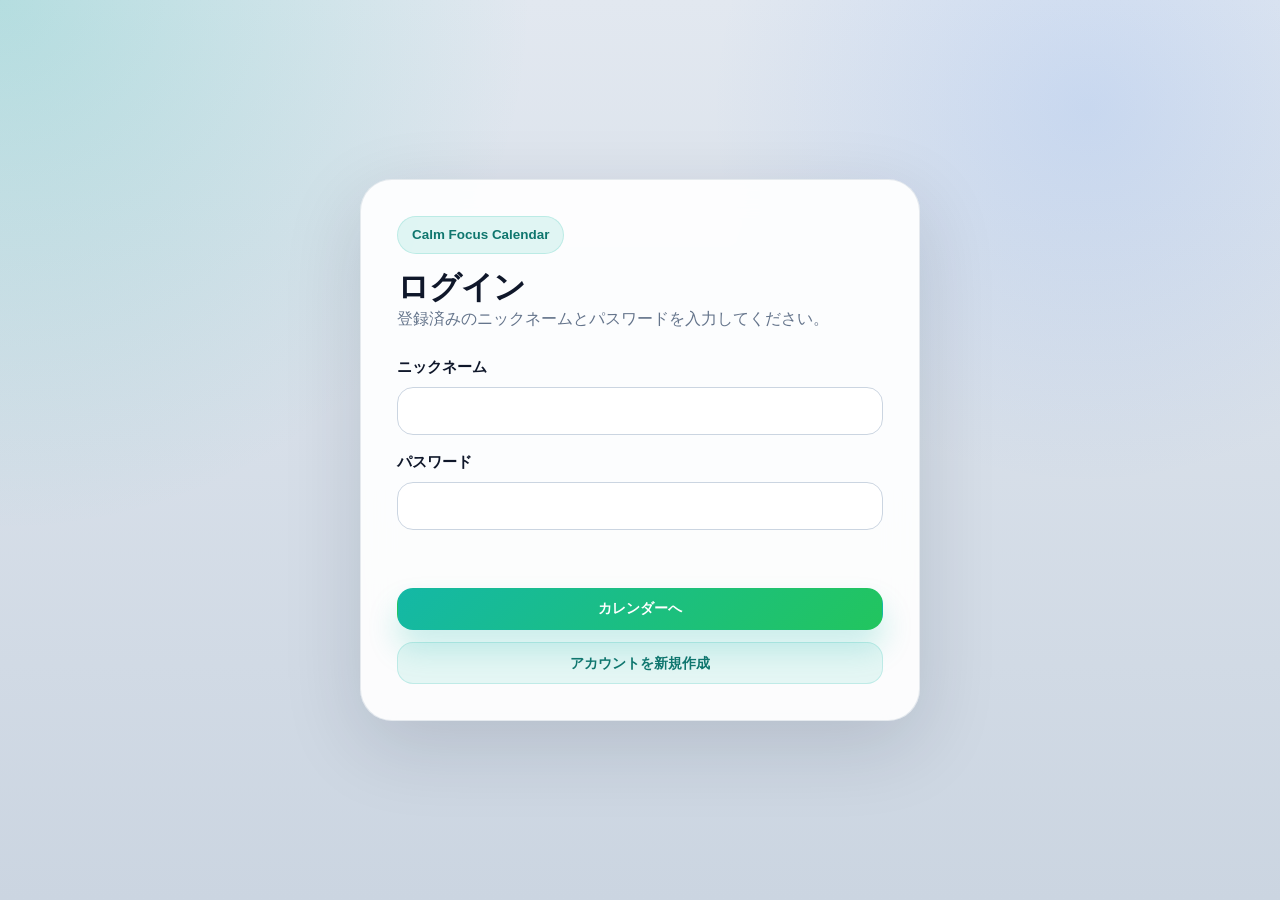
==== public_html/login/home.html @ 6d13730d "feat: unify app UI with login and add header user menu Share glass-style design tokens across pages," ====
<!doctype html>
<html lang="ja">
  <head>
    <meta charset="UTF-8" />
    <meta name="viewport" content="width=device-width, initial-scale=1.0" />
    <title>マイページ | Calm Focus Calendar</title>
    <link rel="stylesheet" href="../style.css" />
    <link rel="stylesheet" href="login.css" />
  </head>
  <body>
    <main class="page">
      <section class="auth-sidebar">
        <div class="user-chip-btn" id="profile-chip">
          <span class="user-avatar" id="avatar">M</span>
          <span class="user-chip-text">
            <span class="user-chip-label">ログイン中</span>
            <span class="user-nickname" id="sidebarNickname">マイページ</span>
          </span>
        </div>

        <div class="auth-menu">
          <a class="primary-btn" href="../index.php">カレンダーへ</a>
          <a class="secondary-btn" href="index.html">ログイン画面へ</a>
          <a class="secondary-btn" href="register.html">新しいアカウントを作成</a>
          <button class="secondary-btn" id="logoutButton" type="button">ログアウト</button>
        </div>

        <div class="auth-notice">保存済みアカウントはブラウザ内のデータベースで管理されています。</div>
      </section>
    </main>

    <script src="auth.js"></script>
    <script>
      const user = ensureLoggedIn();
      if (user) {
        const initial = user.nickname.slice(0, 1).toUpperCase();
        document.getElementById("sidebarNickname").textContent = user.nickname;
        document.getElementById("avatar").textContent = initial;
      }

      document.getElementById("logoutButton").addEventListener("click", logout);
    </script>
  </body>
</html>
---- public_html/style.css ----
/* ==========================================================================
   Calm Focus Calendar — design system
   Login-aligned glass UI with teal accents.
   ========================================================================== */

:root {
  /* Color */
  --color-bg: #e2e8f0;
  --color-surface: #ffffff;
  --color-surface-muted: #f8fafc;
  --color-text: #0f172a;
  --color-text-muted: #64748b;
  --color-border: rgba(148, 163, 184, 0.28);
  --color-border-strong: #cbd5e1;

  --color-primary: #14b8a6;
  --color-primary-hover: #0d9488;
  --color-primary-soft: rgba(20, 184, 166, 0.12);
  --color-primary-strong: #0f766e;

  --color-teal: #14b8a6;
  --color-teal-strong: #0f766e;
  --color-blue: #2f6df6;
  --color-accent: #22c55e;

  --color-success: #1f8a4c;
  --color-success-soft: #e6f4ea;
  --color-success-border: #b7e0c4;
  --color-warning: #9a6200;
  --color-warning-soft: #fdf3e0;
  --color-warning-border: #f3d49a;
  --color-danger: #ef4444;
  --color-danger-soft: #fdeceb;
  --color-danger-border: #f3b9b6;
  --color-info: #2f6df6;
  --color-info-soft: #e8f0fe;
  --color-info-border: #c6dafb;

  --color-sun: #ef4444;
  --color-sat: #2f6df6;

  --glass-bg: rgba(255, 255, 255, 0.92);
  --glass-border: rgba(148, 163, 184, 0.22);

  /* Radius */
  --radius-sm: 10px;
  --radius-md: 16px;
  --radius-lg: 20px;
  --radius-xl: 24px;
  --radius-2xl: 32px;

  /* Shadow */
  --shadow-sm: 0 8px 24px rgba(15, 23, 42, 0.06);
  --shadow-md: 0 12px 32px rgba(15, 23, 42, 0.10);
  --shadow-glass: 0 24px 80px rgba(15, 23, 42, 0.14);

  /* Spacing */
  --space-1: 4px;
  --space-2: 8px;
  --space-3: 12px;
  --space-4: 16px;
  --space-5: 24px;
  --space-6: 32px;

  /* Motion */
  --transition-fast: 0.12s ease;
  --transition-normal: 0.2s ease;

  /* Layout */
  --content-max: 1040px;
  --content-max-wide: 1280px;
  --header-height: 72px;

  --font-sans: "Hiragino Sans", "Yu Gothic UI", "Meiryo", -apple-system,
    BlinkMacSystemFont, "Segoe UI", sans-serif;
}

*,
*::before,
*::after {
  box-sizing: border-box;
  margin: 0;
  padding: 0;
}

html {
  scroll-behavior: smooth;
}

body {
  font-family: var(--font-sans);
  color: var(--color-text);
  min-height: 100vh;
  line-height: 1.5;
  -webkit-font-smoothing: antialiased;
  background:
    radial-gradient(circle at top left, rgba(20, 184, 166, 0.22), transparent 34%),
    radial-gradient(circle at 85% 12%, rgba(59, 130, 246, 0.14), transparent 28%),
    linear-gradient(180deg, #e2e8f0 0%, #cbd5e1 100%);
}

@media (prefers-reduced-motion: reduce) {
  html {
    scroll-behavior: auto;
  }
  *,
  *::before,
  *::after {
    scroll-behavior: auto !important;
    transition-duration: 0.01ms !important;
    animation-duration: 0.01ms !important;
  }
}

:focus-visible {
  outline: 2px solid var(--color-teal);
  outline-offset: 2px;
  border-radius: var(--radius-sm);
}

a {
  color: var(--color-teal-strong);
}

/* ------------------------------------------------------------------ Header */

.site-header {
  position: sticky;
  top: 0;
  z-index: 20;
  padding: var(--space-3) var(--space-4) 0;
}

.site-header-inner {
  max-width: var(--content-max-wide);
  margin: 0 auto;
  min-height: var(--header-height);
  padding: var(--space-2) var(--space-4);
  display: flex;
  align-items: center;
  justify-content: space-between;
  gap: var(--space-4);
  border: 1px solid var(--glass-border);
  border-radius: var(--radius-2xl);
  background: var(--glass-bg);
  backdrop-filter: blur(16px);
  box-shadow: var(--shadow-glass);
}

.site-header-start {
  display: flex;
  align-items: center;
  gap: var(--space-3);
  min-width: 0;
  flex: 1 1 auto;
}

.site-brand {
  display: inline-flex;
  align-items: center;
  gap: var(--space-2);
  min-width: 0;
  font-size: 15px;
  font-weight: 700;
  letter-spacing: -0.02em;
  color: var(--color-text);
  text-decoration: none;
}

.site-brand-mark {
  display: inline-flex;
  align-items: center;
  justify-content: center;
  flex-shrink: 0;
  width: 36px;
  height: 36px;
  border-radius: 12px;
  background: linear-gradient(135deg, var(--color-teal), var(--color-accent));
  color: #fff;
  font-size: 16px;
  font-weight: 800;
  box-shadow: 0 10px 24px rgba(20, 184, 166, 0.28);
}

.site-brand-name {
  white-space: nowrap;
  overflow: hidden;
  text-overflow: ellipsis;
}

.site-nav {
  display: flex;
  align-items: center;
  justify-content: flex-end;
  gap: var(--space-2);
  flex-wrap: wrap;
  flex-shrink: 0;
}

.site-nav-link {
  display: inline-flex;
  align-items: center;
  height: 42px;
  padding: 0 var(--space-4);
  border-radius: var(--radius-md);
  border: 1px solid transparent;
  color: var(--color-text-muted);
  font-size: 14px;
  font-weight: 700;
  text-decoration: none;
  transition: transform var(--transition-fast), background var(--transition-fast),
    color var(--transition-fast), border-color var(--transition-fast), box-shadow var(--transition-fast);
}

.site-nav-link:hover {
  background: rgba(20, 184, 166, 0.08);
  color: var(--color-teal-strong);
  transform: translateY(-1px);
}

.site-nav-link[aria-current="page"] {
  background: rgba(20, 184, 166, 0.12);
  border-color: rgba(20, 184, 166, 0.18);
  color: var(--color-teal-strong);
  box-shadow: inset 0 0 0 1px rgba(20, 184, 166, 0.06);
}

.site-user-menu {
  position: relative;
  flex-shrink: 0;
}

.user-chip-btn {
  display: inline-flex;
  align-items: center;
  gap: 10px;
  min-height: 48px;
  padding: 6px 14px 6px 6px;
  border: 1px solid rgba(20, 184, 166, 0.18);
  border-radius: 999px;
  background: rgba(20, 184, 166, 0.1);
  color: var(--color-teal-strong);
  font-size: 14px;
  font-weight: 700;
  cursor: pointer;
  transition: transform var(--transition-fast), box-shadow var(--transition-fast), background var(--transition-fast);
}

.user-chip-btn:hover,
.user-chip-btn.is-open {
  background: rgba(20, 184, 166, 0.16);
  box-shadow: 0 12px 28px rgba(20, 184, 166, 0.18);
  transform: translateY(-1px);
}

.user-avatar {
  display: inline-grid;
  place-items: center;
  flex-shrink: 0;
  width: 36px;
  height: 36px;
  border-radius: 50%;
  background: linear-gradient(135deg, var(--color-teal), var(--color-accent));
  color: #fff;
  font-size: 15px;
  font-weight: 800;
}

.user-avatar-large {
  width: 44px;
  height: 44px;
  font-size: 18px;
}

.user-chip-text {
  display: grid;
  gap: 1px;
  min-width: 0;
  text-align: left;
}

.user-chip-label {
  font-size: 11px;
  font-weight: 700;
  color: var(--color-text-muted);
  letter-spacing: 0.02em;
}

.user-nickname {
  max-width: 120px;
  overflow: hidden;
  text-overflow: ellipsis;
  white-space: nowrap;
  color: var(--color-teal-strong);
}

.user-chevron {
  width: 8px;
  height: 8px;
  margin-left: 2px;
  border-right: 2px solid currentColor;
  border-bottom: 2px solid currentColor;
  transform: rotate(45deg) translateY(-2px);
  transition: transform var(--transition-fast);
}

.user-chip-btn.is-open .user-chevron {
  transform: rotate(-135deg) translateY(2px);
}

.login-entry-btn {
  display: inline-flex;
  align-items: center;
  gap: 8px;
  min-height: 48px;
  padding: 0 16px;
  border-radius: 999px;
  border: 1px solid rgba(20, 184, 166, 0.18);
  background: rgba(20, 184, 166, 0.1);
  color: var(--color-teal-strong);
  font-size: 14px;
  font-weight: 700;
  text-decoration: none;
  transition: transform var(--transition-fast), box-shadow var(--transition-fast), background var(--transition-fast);
}

.login-entry-btn:hover {
  background: rgba(20, 184, 166, 0.16);
  box-shadow: 0 12px 28px rgba(20, 184, 166, 0.18);
  transform: translateY(-1px);
}

.login-entry-icon {
  display: inline-grid;
  place-items: center;
  width: 28px;
  height: 28px;
  border-radius: 50%;
  background: linear-gradient(135deg, var(--color-teal), var(--color-accent));
  color: #fff;
  font-size: 13px;
  font-weight: 800;
}

.site-user-dropdown {
  position: absolute;
  top: calc(100% + 10px);
  left: 0;
  min-width: 240px;
  padding: var(--space-2);
  border: 1px solid var(--glass-border);
  border-radius: var(--radius-xl);
  background: var(--glass-bg);
  backdrop-filter: blur(16px);
  box-shadow: var(--shadow-glass);
  z-index: 30;
}

.site-user-dropdown-head {
  display: flex;
  align-items: center;
  gap: var(--space-3);
  padding: var(--space-2) var(--space-2) var(--space-3);
  margin-bottom: var(--space-1);
  border-bottom: 1px solid var(--color-border);
}

.site-user-dropdown-name {
  font-size: 15px;
  font-weight: 700;
  color: var(--color-text);
}

.site-user-dropdown-meta {
  font-size: 12px;
  color: var(--color-text-muted);
}

.site-user-dropdown-item {
  display: block;
  width: 100%;
  padding: 12px var(--space-3);
  border: 0;
  border-radius: var(--radius-md);
  background: transparent;
  color: var(--color-text);
  font-size: 14px;
  font-weight: 700;
  text-align: left;
  text-decoration: none;
  cursor: pointer;
  transition: background var(--transition-fast);
}

.site-user-dropdown-item:hover {
  background: rgba(20, 184, 166, 0.08);
}

.site-user-dropdown-logout {
  color: var(--color-danger);
}

.user-chip-btn[hidden],
.login-entry-btn[hidden] {
  display: none !important;
}

/* ------------------------------------------------------------- Content app */

.app {
  max-width: var(--content-max);
  margin: 0 auto;
  padding: var(--space-5) var(--space-4) var(--space-6);
}

.app--wide {
  max-width: var(--content-max-wide);
}

.page-head {
  display: flex;
  align-items: center;
  justify-content: space-between;
  flex-wrap: wrap;
  gap: var(--space-3);
  margin-bottom: var(--space-5);
}

.page-head-titles {
  display: flex;
  flex-direction: column;
  gap: 2px;
}

.page-title {
  font-size: 24px;
  font-weight: 700;
  letter-spacing: -0.02em;
  color: var(--color-text);
}

.page-subtitle {
  font-size: 13px;
  color: var(--color-text-muted);
}

.page-head-actions {
  display: flex;
  align-items: center;
  gap: var(--space-2);
  flex-wrap: wrap;
}

.back-link {
  display: inline-flex;
  align-items: center;
  gap: 4px;
  font-size: 14px;
  font-weight: 700;
  color: var(--color-teal-strong);
  text-decoration: none;
}

.back-link:hover {
  text-decoration: underline;
}

/* --------------------------------------------------------------- Buttons */

.primary-btn,
.secondary-btn {
  display: inline-flex;
  align-items: center;
  justify-content: center;
  gap: var(--space-2);
  min-height: 42px;
  padding: 0 var(--space-5);
  border-radius: var(--radius-md);
  font-size: 14px;
  font-weight: 600;
  text-decoration: none;
  cursor: pointer;
  transition: background var(--transition-fast), border-color var(--transition-fast),
    box-shadow var(--transition-fast), transform var(--transition-fast);
}

.primary-btn {
  border: 1px solid transparent;
  background: linear-gradient(135deg, var(--color-teal), var(--color-accent));
  color: #fff;
  box-shadow: 0 18px 30px rgba(20, 184, 166, 0.22);
}

.primary-btn:hover {
  background: linear-gradient(135deg, var(--color-primary-hover), #16a34a);
  transform: translateY(-1px);
}

.primary-btn:disabled {
  background: var(--color-border-strong);
  color: #fff;
  cursor: progress;
  box-shadow: none;
}

.secondary-btn {
  border: 1px solid rgba(20, 184, 166, 0.18);
  background: rgba(20, 184, 166, 0.1);
  color: var(--color-teal-strong);
}

.secondary-btn:hover {
  background: rgba(20, 184, 166, 0.16);
  border-color: rgba(20, 184, 166, 0.28);
  transform: translateY(-1px);
}

.primary-btn-small {
  min-height: 38px;
  padding: 0 var(--space-4);
  font-size: 13px;
}

.text-btn {
  display: inline-flex;
  align-items: center;
  min-height: 32px;
  border: none;
  background: none;
  color: var(--color-primary);
  font-size: 13px;
  font-weight: 600;
  cursor: pointer;
  text-decoration: none;
  padding: 0 2px;
}

.text-btn:hover {
  text-decoration: underline;
}

.text-btn-danger {
  color: var(--color-danger);
}

/* --------------------------------------------------------------- Panels */

.panel {
  background: var(--glass-bg);
  border: 1px solid var(--glass-border);
  border-radius: var(--radius-xl);
  padding: var(--space-5);
  margin-bottom: var(--space-5);
  box-shadow: var(--shadow-glass);
  backdrop-filter: blur(16px);
}

.panel-title {
  font-size: 17px;
  font-weight: 700;
  margin-bottom: var(--space-4);
  color: var(--color-text);
}

.panel-desc {
  font-size: 14px;
  color: var(--color-text-muted);
  margin-bottom: var(--space-4);
  line-height: 1.6;
}

.panel-note {
  font-size: 14px;
  padding: var(--space-3) var(--space-4);
  background: var(--color-warning-soft);
  border: 1px solid var(--color-warning-border);
  border-radius: var(--radius-md);
  color: var(--color-warning);
  line-height: 1.6;
}

/* --------------------------------------------------------------- Forms */

.generate-form {
  display: flex;
  flex-direction: column;
  gap: var(--space-4);
}

.form-grid {
  display: grid;
  gap: var(--space-4);
}

@media (min-width: 640px) {
  .form-grid-3 {
    grid-template-columns: repeat(3, 1fr);
  }
}

.form-row {
  display: flex;
  flex-direction: column;
  gap: var(--space-2);
}

.form-label {
  font-size: 13px;
  font-weight: 600;
  color: var(--color-text);
}

.form-input {
  width: 100%;
  min-height: 48px;
  padding: 14px 16px;
  border: 1px solid var(--color-border-strong);
  border-radius: var(--radius-md);
  font-size: 15px;
  font-family: inherit;
  color: var(--color-text);
  background: #fff;
  transition: border-color var(--transition-fast), box-shadow var(--transition-fast), transform var(--transition-fast);
}

.form-input:focus {
  outline: none;
  border-color: var(--color-teal);
  box-shadow: 0 0 0 4px rgba(20, 184, 166, 0.14);
}

.form-textarea {
  resize: vertical;
  min-height: 120px;
  line-height: 1.6;
}

.form-actions {
  display: flex;
  flex-wrap: wrap;
  gap: var(--space-3);
  align-items: center;
  margin-top: var(--space-1);
}

/* --------------------------------------------------------------- Alerts */

.alert {
  position: relative;
  padding: var(--space-3) var(--space-4) var(--space-3) 44px;
  border-radius: var(--radius-md);
  margin-bottom: var(--space-4);
  font-size: 14px;
  line-height: 1.55;
  border: 1px solid transparent;
}

.alert::before {
  position: absolute;
  left: 14px;
  top: 12px;
  font-size: 15px;
  font-weight: 700;
  width: 18px;
  height: 18px;
  line-height: 18px;
  text-align: center;
  border-radius: 50%;
}

.alert-error {
  background: var(--color-danger-soft);
  color: var(--color-danger);
  border-color: var(--color-danger-border);
}

.alert-error::before {
  content: "!";
  background: var(--color-danger);
  color: #fff;
}

.alert-success {
  background: var(--color-success-soft);
  color: var(--color-success);
  border-color: var(--color-success-border);
}

.alert-success::before {
  content: "\2713";
  background: var(--color-success);
  color: #fff;
}

.alert-warning {
  background: var(--color-warning-soft);
  color: var(--color-warning);
  border-color: var(--color-warning-border);
}

.alert-warning::before {
  content: "\26A0";
  color: var(--color-warning);
  font-size: 16px;
}

.conflict-list {
  margin: var(--space-2) 0 0 18px;
  line-height: 1.6;
}

/* --------------------------------------------------------------- Calendar */

.calendar {
  background: var(--glass-bg);
  border: 1px solid var(--glass-border);
  border-radius: var(--radius-xl);
  overflow: hidden;
  box-shadow: var(--shadow-glass);
  backdrop-filter: blur(16px);
}

.calendar-toolbar {
  display: flex;
  align-items: center;
  justify-content: space-between;
  gap: var(--space-3);
  padding: var(--space-4) var(--space-5);
  border-bottom: 1px solid var(--color-border);
}

.calendar-month {
  font-size: 20px;
  font-weight: 700;
  letter-spacing: -0.01em;
  color: var(--color-text);
}

.calendar-nav {
  display: flex;
  align-items: center;
  gap: var(--space-2);
}

.nav-btn {
  display: inline-flex;
  align-items: center;
  justify-content: center;
  width: 40px;
  height: 40px;
  border: 1px solid var(--color-border-strong);
  border-radius: var(--radius-md);
  background: var(--color-surface);
  color: var(--color-text-muted);
  text-decoration: none;
  font-size: 14px;
  transition: background var(--transition-fast), color var(--transition-fast);
}

.nav-btn:hover {
  background: var(--color-surface-muted);
  color: var(--color-text);
}

.today-btn {
  display: inline-flex;
  align-items: center;
  height: 40px;
  padding: 0 var(--space-4);
  border: 1px solid var(--color-border-strong);
  border-radius: var(--radius-md);
  background: var(--color-surface);
  color: var(--color-text);
  text-decoration: none;
  font-size: 14px;
  font-weight: 600;
  transition: background var(--transition-fast);
}

.today-btn:hover {
  background: var(--color-surface-muted);
}

.calendar-grid {
  width: 100%;
  border-collapse: collapse;
  table-layout: fixed;
}

.calendar-grid thead th {
  padding: var(--space-3) 0;
  font-size: 12px;
  font-weight: 700;
  color: var(--color-text-muted);
  text-align: center;
  border-bottom: 1px solid var(--color-border);
  background: var(--color-surface-muted);
}

.calendar-grid thead th.sun {
  color: var(--color-sun);
}

.calendar-grid thead th.sat {
  color: var(--color-sat);
}

.calendar-grid tbody td {
  vertical-align: top;
  height: 108px;
  border-right: 1px solid var(--color-border);
  border-bottom: 1px solid var(--color-border);
  padding: 3px;
}

.calendar-grid tbody td:last-child {
  border-right: none;
}

.calendar-grid tbody tr:last-child td {
  border-bottom: none;
}

.calendar-grid tbody td.empty {
  background: var(--color-surface-muted);
}

.day-link {
  display: block;
  height: 100%;
  text-decoration: none;
  color: inherit;
  border-radius: var(--radius-sm);
}

.day-link:hover .day-cell {
  background: var(--color-primary-soft);
}

.day-link:hover .day-cell.today {
  background: #d6e4fd;
}

.day-cell {
  height: 100%;
  border-radius: var(--radius-sm);
  padding: var(--space-1);
  transition: background var(--transition-fast);
}

.day-cell.today {
  background: var(--color-primary-soft);
}

.day-number {
  display: inline-flex;
  align-items: center;
  justify-content: center;
  width: 26px;
  height: 26px;
  font-size: 13px;
  font-weight: 600;
  color: var(--color-text);
  border-radius: 50%;
}

.day-cell.today .day-number {
  background: var(--color-primary);
  color: #fff;
}

.day-cell.other-month .day-number {
  color: #a5adba;
}

.calendar-grid tbody td.sun:not(.empty) .day-cell:not(.today) .day-number {
  color: var(--color-sun);
}

.calendar-grid tbody td.sat:not(.empty) .day-cell:not(.today) .day-number {
  color: var(--color-sat);
}

.day-events {
  display: flex;
  flex-direction: column;
  gap: 3px;
  margin-top: var(--space-1);
}

.day-event {
  display: block;
  padding: 2px 6px;
  border-radius: 4px;
  background: var(--color-primary-soft);
  color: var(--color-primary-strong);
  font-size: 11px;
  font-weight: 600;
  line-height: 1.35;
  white-space: nowrap;
  overflow: hidden;
  text-overflow: ellipsis;
}

.day-event-more {
  font-size: 11px;
  font-weight: 600;
  color: var(--color-text-muted);
  padding-left: var(--space-1);
}

/* Mobile calendar dot mode */
.day-events-dots {
  display: none;
  gap: 3px;
  margin-top: 4px;
}

.day-events-dots span {
  width: 5px;
  height: 5px;
  border-radius: 50%;
  background: var(--color-primary);
}

/* --------------------------------------------------------------- Day view */

.day-view {
  background: var(--color-surface);
  border: 1px solid var(--color-border);
  border-radius: var(--radius-lg);
  overflow: hidden;
  box-shadow: var(--shadow-sm);
}

.day-view-header {
  padding: var(--space-6) var(--space-5) var(--space-5);
  border-bottom: 1px solid var(--color-border);
  background: linear-gradient(180deg, var(--color-surface-muted), var(--color-surface));
}

.day-view-weekday {
  font-size: 14px;
  font-weight: 600;
  color: var(--color-text-muted);
  margin-bottom: 2px;
}

.day-view-date {
  font-size: 34px;
  font-weight: 700;
  letter-spacing: -0.02em;
  color: var(--color-text);
  line-height: 1.15;
}

.day-view-year {
  font-size: 14px;
  color: var(--color-text-muted);
  margin-top: 2px;
}

.day-view-body {
  padding: var(--space-5);
  min-height: 200px;
}

.day-view-empty {
  display: flex;
  flex-direction: column;
  align-items: center;
  gap: var(--space-3);
  padding: var(--space-6) var(--space-4);
  color: var(--color-text-muted);
  font-size: 14px;
  text-align: center;
}

/* --------------------------------------------------------------- Event list */

.event-list {
  list-style: none;
}

.event-list-item {
  display: flex;
  flex-wrap: wrap;
  align-items: center;
  gap: var(--space-2) var(--space-4);
  padding: var(--space-3) 0;
  border-bottom: 1px solid var(--color-border);
}

.event-list-item:last-child {
  border-bottom: none;
}

.event-list-item-with-actions {
  justify-content: space-between;
}

.event-list-main {
  display: flex;
  flex-wrap: wrap;
  align-items: center;
  gap: var(--space-2) var(--space-4);
  flex: 1;
}

.event-list-date {
  font-size: 13px;
  color: var(--color-text-muted);
  min-width: 92px;
}

.event-list-time {
  display: inline-flex;
  align-items: center;
  font-size: 13px;
  font-weight: 600;
  color: var(--color-primary-strong);
  background: var(--color-primary-soft);
  padding: 2px 8px;
  border-radius: 999px;
  min-width: 104px;
  justify-content: center;
}

.event-list-title {
  font-size: 15px;
  color: var(--color-text);
}

.event-actions {
  display: flex;
  align-items: center;
  gap: var(--space-3);
}

.inline-form {
  display: inline;
  margin: 0;
}

.event-list-compact .event-list-item {
  padding: var(--space-2) 0;
}

/* --------------------------------------------------------------- Chat */

.chat-layout {
  display: grid;
  gap: var(--space-5);
  align-items: start;
}

.chat-main,
.chat-side {
  min-width: 0;
}

/* Keep window-scroll targets clear of the sticky site header. */
#chat-feedback,
#chat-plans,
#chat-proposed-events {
  scroll-margin-top: calc(var(--header-height) + var(--space-4));
}

.chat-note {
  margin-bottom: var(--space-4);
}

.constraints-banner {
  background: var(--color-info-soft);
  border: 1px solid var(--color-info-border);
  border-radius: var(--radius-md);
  padding: var(--space-3) var(--space-4);
  margin-bottom: var(--space-4);
  font-size: 14px;
  color: var(--color-primary-strong);
  line-height: 1.6;
}

.chat-panel {
  background: var(--color-surface);
  border: 1px solid var(--color-border);
  border-radius: var(--radius-lg);
  overflow: hidden;
  box-shadow: var(--shadow-sm);
}

.chat-messages {
  padding: var(--space-5);
  min-height: 340px;
  max-height: 540px;
  overflow-y: auto;
  display: flex;
  flex-direction: column;
  gap: var(--space-4);
  background: var(--color-surface-muted);
}

.chat-bubble {
  max-width: 86%;
  padding: var(--space-3) var(--space-4);
  border-radius: var(--radius-lg);
  line-height: 1.6;
  box-shadow: var(--shadow-sm);
}

.chat-bubble-ai {
  align-self: flex-start;
  background: var(--color-surface);
  border: 1px solid var(--color-border);
  border-bottom-left-radius: var(--radius-sm);
}

.chat-bubble-user {
  align-self: flex-end;
  background: var(--color-primary-soft);
  border: 1px solid var(--color-info-border);
  border-bottom-right-radius: var(--radius-sm);
}

.chat-label {
  display: flex;
  align-items: center;
  gap: var(--space-1);
  font-size: 11px;
  font-weight: 700;
  letter-spacing: 0.02em;
  text-transform: uppercase;
  color: var(--color-text-muted);
  margin-bottom: var(--space-1);
}

.chat-bubble-ai .chat-label {
  color: var(--color-primary-strong);
}

.chat-text {
  font-size: 14.5px;
  color: var(--color-text);
  white-space: pre-wrap;
  overflow-wrap: anywhere;
  word-break: break-word;
}

.chat-form {
  display: flex;
  flex-direction: column;
  gap: var(--space-3);
  padding: var(--space-4);
  border-top: 1px solid var(--color-border);
  background: var(--color-surface);
}

.chat-input {
  min-height: 84px;
}

.chat-reset-form {
  text-align: center;
  margin-top: var(--space-4);
}

/* Mobile-only jump-to-plans affordance */
.plan-jump {
  display: none;
  align-items: center;
  justify-content: center;
  gap: var(--space-2);
  width: 100%;
  margin-top: var(--space-3);
  padding: var(--space-3);
  border-radius: var(--radius-md);
  background: var(--color-primary-soft);
  border: 1px solid var(--color-info-border);
  color: var(--color-primary-strong);
  font-size: 13px;
  font-weight: 700;
  text-decoration: none;
}

/* --------------------------------------------------------------- Plans */

.plan-section-title {
  font-size: 16px;
  font-weight: 700;
  margin-bottom: var(--space-1);
  color: var(--color-text);
}

.plan-section-desc {
  font-size: 13px;
  color: var(--color-text-muted);
  margin-bottom: var(--space-4);
  line-height: 1.6;
}

.plan-empty {
  display: flex;
  flex-direction: column;
  gap: var(--space-2);
  padding: var(--space-6) var(--space-5);
  text-align: center;
  background: var(--color-surface);
  border: 1px dashed var(--color-border-strong);
  border-radius: var(--radius-lg);
  color: var(--color-text-muted);
}

.plan-empty-title {
  font-size: 15px;
  font-weight: 700;
  color: var(--color-text);
}

.plan-empty-text {
  font-size: 13px;
  line-height: 1.6;
}

.plan-grid {
  display: grid;
  grid-template-columns: 1fr;
  gap: var(--space-4);
}

.plan-card {
  position: relative;
  border: 1px solid var(--color-border);
  border-radius: var(--radius-lg);
  padding: var(--space-4);
  background: var(--color-surface);
  display: flex;
  flex-direction: column;
  gap: var(--space-2);
  box-shadow: var(--shadow-sm);
  transition: border-color var(--transition-fast), box-shadow var(--transition-fast);
}

.plan-card-selected {
  border-color: var(--color-primary);
  box-shadow: 0 0 0 2px var(--color-primary-soft), var(--shadow-sm);
}

.plan-card-header {
  display: flex;
  align-items: center;
  gap: var(--space-2);
}

.plan-id {
  display: inline-flex;
  align-items: center;
  justify-content: center;
  min-width: 24px;
  height: 24px;
  padding: 0 7px;
  border-radius: 999px;
  background: var(--color-primary);
  color: #fff;
  font-size: 12px;
  font-weight: 700;
}

.plan-name {
  font-size: 16px;
  font-weight: 700;
  color: var(--color-text);
}

.plan-selected-badge {
  display: none;
  margin-left: auto;
  align-items: center;
  gap: 4px;
  font-size: 12px;
  font-weight: 700;
  color: var(--color-primary-strong);
}

.plan-card-selected .plan-selected-badge {
  display: inline-flex;
}

.plan-summary,
.plan-count {
  font-size: 13px;
  color: var(--color-text-muted);
  line-height: 1.5;
}

.plan-hours {
  font-size: 14px;
  font-weight: 700;
  color: var(--color-text);
}

.plan-status {
  display: inline-flex;
  align-items: center;
  gap: 4px;
  font-size: 12px;
  font-weight: 700;
  padding: 2px 8px;
  border-radius: 999px;
  align-self: flex-start;
}

.plan-status-ok {
  color: var(--color-success);
  background: var(--color-success-soft);
}

.plan-status-warn {
  color: var(--color-warning);
  background: var(--color-warning-soft);
}

.plan-select-btn {
  width: 100%;
  margin-top: var(--space-2);
}

/* ----------------------------------------------- Study consultation + fields */

.consult-list {
  display: flex;
  flex-direction: column;
  gap: 2px;
}

.consult-row {
  display: flex;
  justify-content: space-between;
  gap: var(--space-3);
  padding: var(--space-2) 0;
  border-bottom: 1px solid var(--color-border);
  font-size: 13px;
}

.consult-row:last-child {
  border-bottom: none;
}

.consult-row dt {
  color: var(--color-text-muted);
  flex: 0 0 auto;
}

.consult-row dd {
  color: var(--color-text);
  font-weight: 600;
  text-align: right;
  overflow-wrap: anywhere;
}

.missing-block {
  margin-top: var(--space-3);
  padding: var(--space-3);
  border-radius: var(--radius-md);
  background: var(--color-warning-soft);
  border: 1px solid var(--color-warning-border);
}

.missing-title {
  font-size: 13px;
  font-weight: 700;
  color: var(--color-warning);
  margin-bottom: var(--space-1);
}

.missing-list {
  margin: 0 0 0 18px;
  font-size: 13px;
  color: var(--color-warning);
  line-height: 1.6;
}

.plan-fields,
.plan-preview {
  display: flex;
  flex-direction: column;
  gap: 1px;
  margin: var(--space-1) 0;
}

.plan-field {
  display: flex;
  justify-content: space-between;
  gap: var(--space-3);
  padding: 4px 0;
  border-bottom: 1px dashed var(--color-border);
  font-size: 12.5px;
}

.plan-field:last-child {
  border-bottom: none;
}

.plan-field dt {
  color: var(--color-text-muted);
  flex: 0 0 auto;
}

.plan-field dd {
  color: var(--color-text);
  font-weight: 600;
  text-align: right;
  overflow-wrap: anywhere;
}

.plan-field-ok dd {
  color: var(--color-success);
}

.plan-field-warn dd {
  color: var(--color-warning);
}

.plan-preview {
  margin-bottom: var(--space-3);
  padding: var(--space-3);
  border-radius: var(--radius-md);
  background: var(--color-surface-muted);
  border: 1px solid var(--color-border);
}

.plan-preview .plan-field {
  border-bottom-color: var(--color-border);
}

/* Quick-start chips */
.quickstart {
  display: flex;
  flex-wrap: wrap;
  gap: var(--space-2);
}

.quickstart-chip {
  border: 1px solid var(--color-border-strong);
  background: var(--color-surface);
  color: var(--color-text-muted);
  border-radius: 999px;
  padding: 6px 12px;
  font-size: 12.5px;
  font-family: inherit;
  cursor: pointer;
  transition: background var(--transition-fast), color var(--transition-fast), border-color var(--transition-fast);
}

.quickstart-chip:hover {
  background: var(--color-primary-soft);
  color: var(--color-primary-strong);
  border-color: var(--color-info-border);
}

/* ------------------------------------------------- Bulk event management */

.alert-link {
  margin-left: var(--space-2);
  color: var(--color-primary-strong);
  font-weight: 700;
  text-decoration: underline;
}

.weekday-row {
  display: flex;
  flex-wrap: wrap;
  gap: var(--space-2);
}

.weekday-chip {
  display: inline-flex;
  align-items: center;
  gap: 6px;
  min-height: 40px;
  padding: 0 var(--space-3);
  border: 1px solid var(--color-border-strong);
  border-radius: var(--radius-md);
  background: var(--color-surface);
  font-size: 13px;
  cursor: pointer;
  user-select: none;
}

.weekday-chip:focus-within {
  outline: 2px solid var(--color-primary);
  outline-offset: 1px;
}

.weekday-chip input {
  width: 16px;
  height: 16px;
  accent-color: var(--color-primary);
}

.source-chip {
  display: inline-flex;
  align-items: center;
  padding: 2px 8px;
  border-radius: 999px;
  background: var(--color-surface-muted);
  border: 1px solid var(--color-border);
  color: var(--color-text-muted);
  font-size: 11px;
  font-weight: 600;
}

.danger-zone {
  margin-top: var(--space-4);
  padding: var(--space-4);
  border: 1px solid var(--color-danger-border);
  border-radius: var(--radius-md);
  background: var(--color-danger-soft);
}

.danger-zone-title {
  font-size: 14px;
  font-weight: 700;
  color: var(--color-danger);
  margin-bottom: var(--space-1);
}

.danger-zone-text {
  font-size: 13px;
  color: var(--color-text);
  margin-bottom: var(--space-3);
  line-height: 1.6;
}

.danger-btn {
  display: inline-flex;
  align-items: center;
  justify-content: center;
  min-height: 42px;
  padding: 0 var(--space-5);
  border: 1px solid transparent;
  border-radius: var(--radius-md);
  background: var(--color-danger);
  color: #fff;
  font-size: 14px;
  font-weight: 700;
  cursor: pointer;
  transition: background var(--transition-fast);
}

.danger-btn:hover {
  background: #b62f2f;
}

.danger-btn:disabled {
  background: var(--color-border-strong);
  cursor: progress;
}

/* --------------------------------------------------------------- Responsive */

@media (min-width: 1024px) {
  .chat-layout {
    grid-template-columns: minmax(0, 1.7fr) minmax(0, 1fr);
  }

  .chat-side {
    position: sticky;
    top: calc(var(--header-height) + var(--space-4));
    max-height: calc(100vh - var(--header-height) - var(--space-5));
    overflow-y: auto;
  }
}

@media (max-width: 1023px) {
  .plan-jump {
    display: flex;
  }
}

@media (max-width: 768px) {
  .app {
    padding: var(--space-4) var(--space-3) var(--space-5);
  }

  .page-title {
    font-size: 21px;
  }

  .calendar-toolbar {
    flex-wrap: wrap;
  }

  .day-view-date {
    font-size: 28px;
  }
}

@media (max-width: 560px) {
  .site-header {
    padding: var(--space-2) var(--space-2) 0;
  }

  .site-header-inner {
    padding: var(--space-2) var(--space-3);
    min-height: auto;
    flex-direction: column;
    align-items: stretch;
    gap: var(--space-2);
  }

  .site-header-start {
    width: 100%;
    justify-content: space-between;
  }

  .site-brand-name {
    display: none;
  }

  .site-nav {
    width: 100%;
    justify-content: flex-start;
    overflow-x: auto;
    padding-bottom: 2px;
  }

  .site-nav-link {
    flex-shrink: 0;
  }

  .user-chip-text,
  .user-chip-label {
    display: none;
  }

  .user-chip-btn,
  .login-entry-btn {
    min-height: 44px;
    padding-left: 6px;
    padding-right: 10px;
  }

  .calendar-toolbar {
    padding: var(--space-3) var(--space-4);
  }

  .calendar-month {
    font-size: 18px;
    order: -1;
    width: 100%;
  }

  .calendar-grid thead th {
    font-size: 11px;
    padding: var(--space-2) 0;
  }

  .calendar-grid tbody td {
    height: 64px;
    padding: 2px;
  }

  .day-number {
    width: 22px;
    height: 22px;
    font-size: 12px;
  }

  /* Switch event chips to dots to keep 7 columns usable */
  .day-events {
    display: none;
  }

  .day-events-dots {
    display: flex;
    justify-content: center;
  }

  .event-list-item-with-actions {
    flex-direction: column;
    align-items: flex-start;
  }

  .event-actions {
    width: 100%;
    justify-content: flex-end;
  }

  .chat-messages {
    max-height: 60vh;
  }

  .form-actions .primary-btn,
  .form-actions .secondary-btn {
    flex: 1 1 auto;
  }
}

.review-banner {
  display: flex;
  align-items: center;
  justify-content: space-between;
  gap: 16px;
  background: rgba(255, 247, 224, 0.92);
  border: 1px solid #f9e5a8;
  border-radius: var(--radius-xl);
  padding: 16px 18px;
  margin-bottom: 16px;
  box-shadow: var(--shadow-sm);
  backdrop-filter: blur(12px);
}

.review-banner-text {
  font-size: 14px;
  color: #3c4043;
  line-height: 1.6;
}

.review-banner-early {
  background: rgba(232, 240, 254, 0.92);
  border-color: #d2e3fc;
}

.review-early-note {
  margin-bottom: 16px;
}

.review-panel {
  margin-bottom: 24px;
}

.review-plan-summary {
  font-size: 14px;
  color: #5f6368;
  margin-bottom: 16px;
  line-height: 1.6;
}

.review-choice-row {
  display: flex;
  flex-wrap: wrap;
  gap: 12px;
}

.review-choice-btn {
  min-width: 160px;
}

.review-adjust-form {
  display: flex;
  flex-direction: column;
  gap: 16px;
}

@media (max-width: 640px) {
  .review-banner {
    flex-direction: column;
    align-items: flex-start;
  }

  .review-choice-btn {
    width: 100%;
  }
}
---- public_html/login/login.css ----
/* Login layout — uses tokens from ../style.css */

.page {
  min-height: 100vh;
  display: flex;
  align-items: center;
  justify-content: center;
  padding: 24px 32px;
}

.auth-shell {
  width: min(100%, 1080px);
  display: grid;
  gap: 24px;
  grid-template-columns: 1.05fr 0.95fr;
}

.auth-hero,
.auth-panel {
  border: 1px solid var(--glass-border);
  background: var(--glass-bg);
  backdrop-filter: blur(16px);
  box-shadow: var(--shadow-glass);
}

.auth-hero {
  border-radius: var(--radius-2xl);
  padding: 40px;
  color: #fff;
  background:
    linear-gradient(135deg, rgba(15, 118, 110, 0.98), rgba(15, 23, 42, 0.96)),
    linear-gradient(135deg, #134e4a, #0f172a);
  display: flex;
  flex-direction: column;
  justify-content: space-between;
  min-height: 520px;
}

.auth-hero h1 {
  margin: 16px 0 0;
  font-size: clamp(2rem, 4vw, 3.4rem);
  line-height: 1.1;
  letter-spacing: -0.04em;
  max-width: 12ch;
}

.auth-hero p {
  max-width: 48ch;
  line-height: 1.75;
  color: rgba(226, 232, 240, 0.9);
}

.auth-eyebrow {
  display: inline-flex;
  align-self: flex-start;
  padding: 8px 14px;
  border-radius: 999px;
  background: rgba(255, 255, 255, 0.12);
  border: 1px solid rgba(255, 255, 255, 0.16);
  font-size: 0.84rem;
  font-weight: 700;
}

.auth-panel {
  border-radius: var(--radius-2xl);
  padding: 36px;
  display: flex;
  flex-direction: column;
  justify-content: center;
}

.auth-panel--narrow {
  width: min(100%, 560px);
}

.auth-panel h2 {
  margin: 16px 0 0;
  font-size: 2rem;
  letter-spacing: -0.03em;
  line-height: 1.1;
}

.auth-panel p {
  color: var(--color-text-muted);
  line-height: 1.7;
}

.auth-form {
  display: grid;
  gap: 16px;
  margin-top: 24px;
}

.auth-field {
  display: grid;
  gap: 8px;
}

.auth-field label {
  font-size: 0.95rem;
  font-weight: 700;
}

.auth-actions {
  display: grid;
  gap: 12px;
  margin-top: 8px;
}

.auth-message {
  min-height: 1.2em;
  font-size: 0.95rem;
  font-weight: 700;
}

.auth-message.error {
  color: var(--color-danger);
}

.auth-message.success {
  color: var(--color-teal-strong);
}

.auth-sidebar {
  width: min(100%, 360px);
  border-radius: var(--radius-2xl);
  padding: 32px;
  border: 1px solid var(--glass-border);
  background: var(--glass-bg);
  backdrop-filter: blur(16px);
  box-shadow: var(--shadow-glass);
}

.auth-sidebar .user-chip-btn {
  width: 100%;
  justify-content: flex-start;
  cursor: default;
}

.auth-sidebar .user-chip-btn:hover {
  transform: none;
}

.auth-menu {
  display: grid;
  gap: 12px;
  margin-top: 24px;
}

.auth-menu .primary-btn,
.auth-menu .secondary-btn {
  width: 100%;
}

.auth-notice {
  margin-top: 20px;
  padding: 14px 16px;
  border-radius: 16px;
  background: rgba(15, 118, 110, 0.08);
  color: var(--color-teal-strong);
  font-weight: 700;
  font-size: 14px;
  line-height: 1.6;
}

@media (max-width: 900px) {
  .auth-shell {
    grid-template-columns: 1fr;
  }

  .auth-hero {
    min-height: auto;
  }

  .page {
    padding: 20px;
  }
}

@media (max-width: 640px) {
  .page {
    padding: 16px;
  }

  .auth-hero,
  .auth-panel,
  .auth-sidebar {
    border-radius: var(--radius-xl);
    padding: 24px;
  }
}
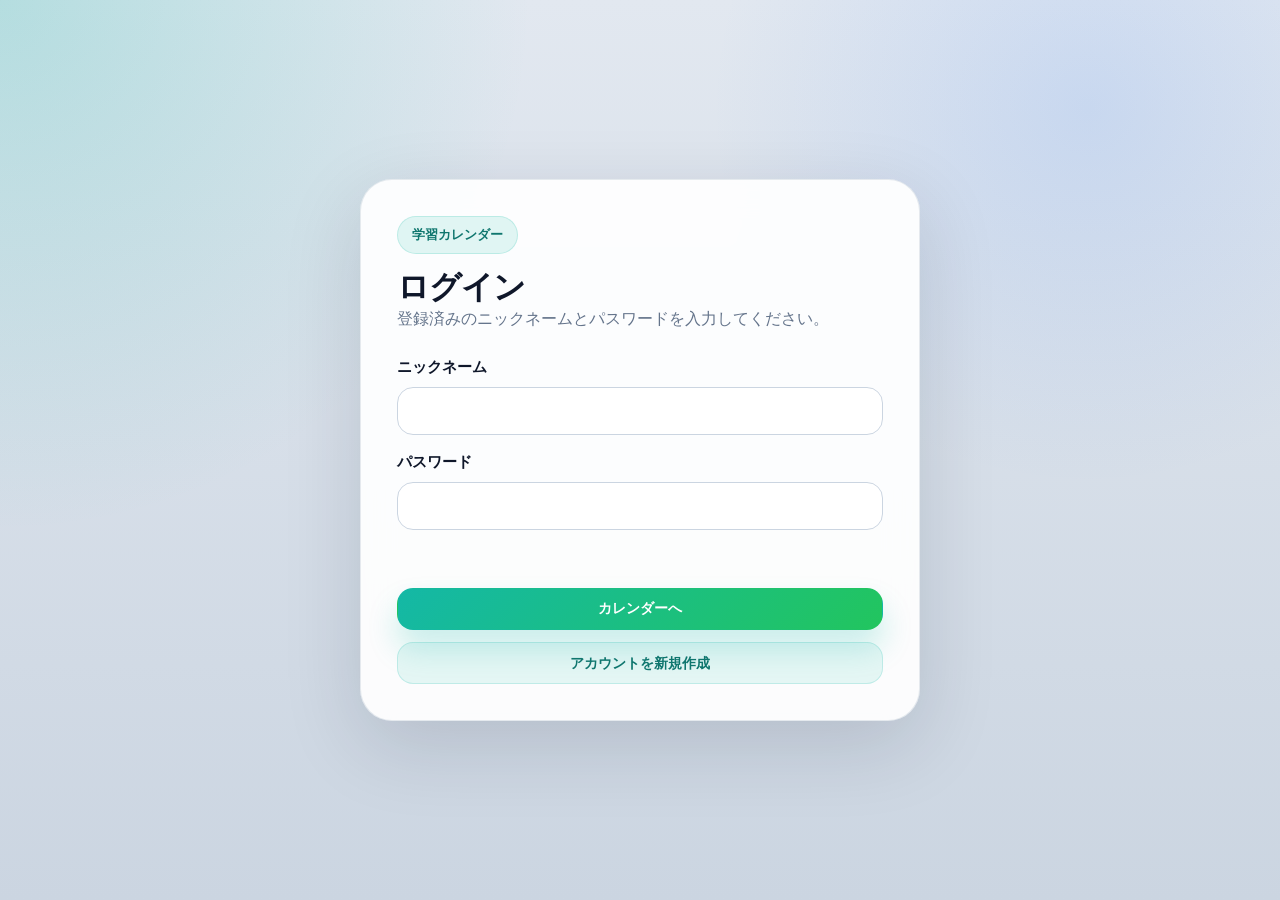
==== commit 340c43b6: "chore: rename app title to 学習カレンダー Use Japanese branding in the header, login pages, and user menu i" ====
--- a/public_html/login/home.html
+++ b/public_html/login/home.html
@@ -3,7 +3,7 @@
   <head>
     <meta charset="UTF-8" />
     <meta name="viewport" content="width=device-width, initial-scale=1.0" />
-    <title>マイページ | Calm Focus Calendar</title>
+    <title>マイページ | 学習カレンダー</title>
     <link rel="stylesheet" href="../style.css" />
     <link rel="stylesheet" href="login.css" />
   </head>
--- a/public_html/style.css
+++ b/public_html/style.css
@@ -1,5 +1,5 @@
 /* ==========================================================================
-   Calm Focus Calendar — design system
+   学習カレンダー — design system
    Login-aligned glass UI with teal accents.
    ========================================================================== */
 
